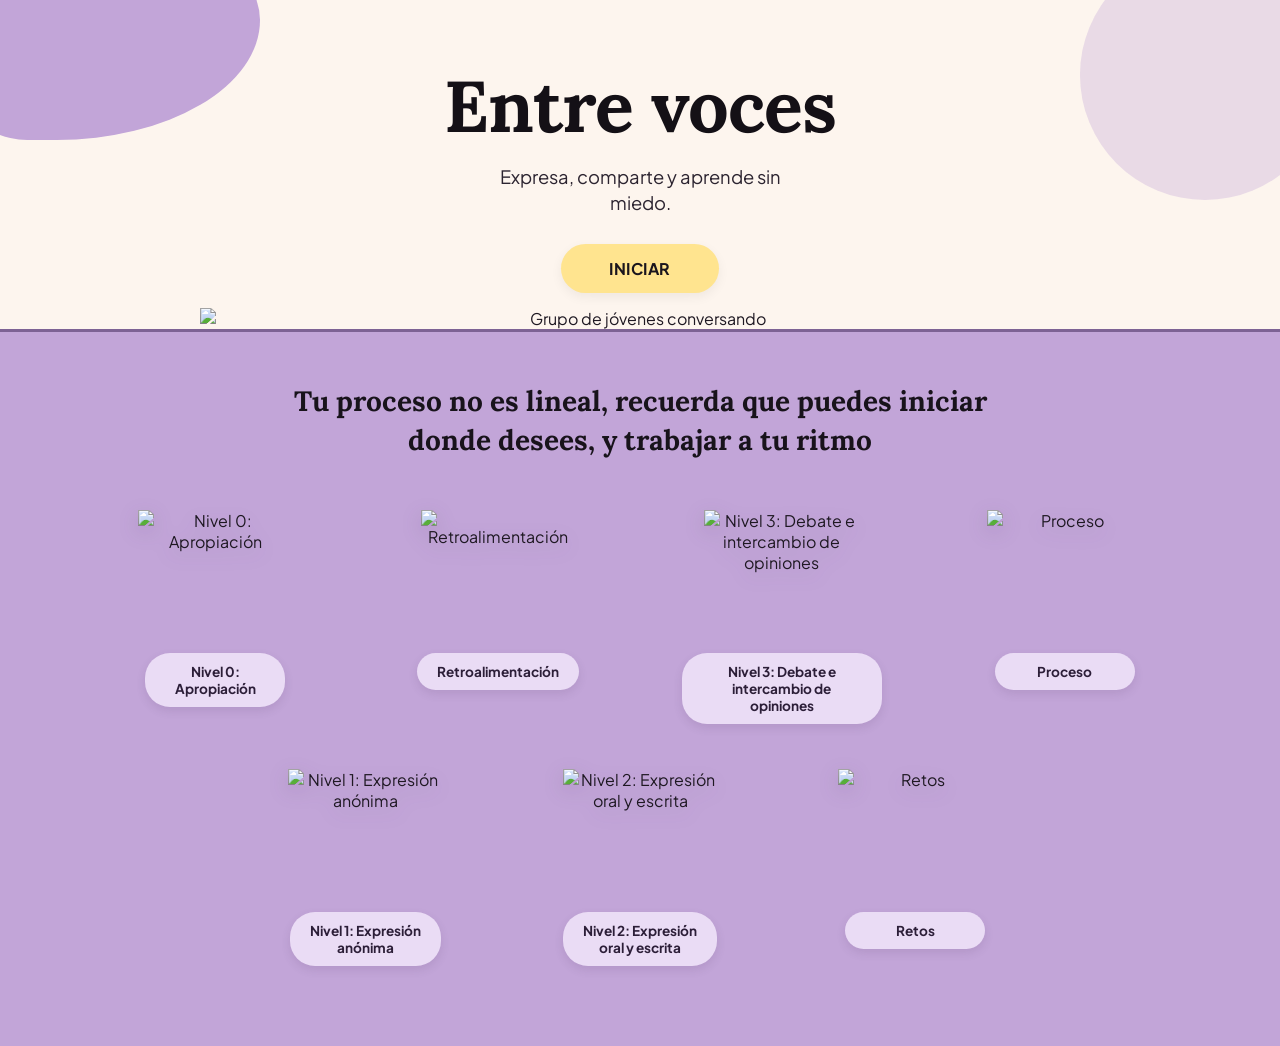
==== index.html @ 304710ee "inicial" ====
<!DOCTYPE html>
<html lang="es">
<head>
    <meta charset="UTF-8">
    <meta name="viewport" content="width=device-width, initial-scale=1.0">
    <title>Entre voces - Expresa, comparte y aprende sin miedo</title>
    <!-- Tipografías de Google Fonts parecidas a tu diseño -->
    <link rel="preconnect" href="https://fonts.googleapis.com">
    <link rel="preconnect" href="https://fonts.gstatic.com" crossorigin>
    <link href="https://fonts.googleapis.com/css2?family=Lora:wght@600;700&family=Plus+Jakarta+Sans:wght@400;600;700&display=swap" rel="stylesheet">
    <!-- Enlace a tu CSS -->
    <link rel="stylesheet" href="styles.css">
</head>
<body>

    <!-- SECCIÓN SUPERIOR (HERO) -->
    <header class="hero-section">
        <!-- Formas decorativas de fondo -->
        <div class="blob blob-top-left"></div>
        <div class="blob blob-yellow-left"></div>
        <div class="blob blob-top-right"></div>

        <div class="hero-content">
            <!-- Título con rayitas decorativas -->
            <div class="title-wrapper">
                <span class="rays rays-left"></span>
                <h1>Entre voces</h1>
                <span class="rays rays-right"></span>
            </div>

            <p class="subtitle">Expresa, comparte y aprende sin miedo.</p>

            <button id="btn-iniciar" class="btn-primary">INICIAR</button>
        </div>

        <!-- AQUÍ VA LA IMAGEN PRINCIPAL DE LOS 4 PERSONAJES -->
        <div class="hero-image-container">
            <img src="img/hero-personajes.png" alt="Grupo de jóvenes conversando" class="hero-img">
        </div>
    </header>

    <!-- SECCIÓN INFERIOR (MAPA DE NIVELES / NODOS) -->
    <main class="levels-section" id="seccion-niveles">
        <div class="container">
            <h2 class="levels-heading">
                Tu proceso no es lineal, recuerda que puedes iniciar<br>
                donde desees, y trabajar a tu ritmo
            </h2>

            <!-- Cuadrícula desfasada como en el diseño -->
            <div class="nodes-grid">
                
                <!-- FILA 1 (4 elementos) -->
                <div class="nodes-row row-top">
                    <!-- Nodo 1 -->
                    <div class="node-card" data-titulo="Nivel 0: Apropiación" data-desc="Reconoce tu propia voz y pierde el miedo inicial en un espacio seguro.">
                        <img src="img/nivel-0.png" alt="Nivel 0: Apropiación">
                        <span class="node-pill">Nivel 0:<br>Apropiación</span>
                    </div>

                    <!-- Nodo 2 -->
                    <div class="node-card" data-titulo="Retroalimentación" data-desc="Recibe y brinda comentarios constructivos para crecer en comunidad.">
                        <img src="img/retroalimentacion.png" alt="Retroalimentación">
                        <span class="node-pill">Retroalimentación</span>
                    </div>

                    <!-- Nodo 3 -->
                    <div class="node-card" data-titulo="Nivel 3: Debate e intercambio de opiniones" data-desc="Participa en conversaciones activas defendiendo tus ideas con empatía.">
                        <img src="img/nivel-3.png" alt="Nivel 3: Debate e intercambio de opiniones">
                        <span class="node-pill">Nivel 3: Debate e<br>intercambio de opiniones</span>
                    </div>

                    <!-- Nodo 4 -->
                    <div class="node-card" data-titulo="Proceso" data-desc="Revisa tu avance, logros desbloqueados y evolución personal.">
                        <img src="img/proceso.png" alt="Proceso">
                        <span class="node-pill">Proceso</span>
                    </div>
                </div>

                <!-- FILA 2 (3 elementos centrados) -->
                <div class="nodes-row row-bottom">
                    <!-- Nodo 5 -->
                    <div class="node-card" data-titulo="Nivel 1: Expresión anónima" data-desc="Comparte tus pensamientos libremente sin mostrar tu identidad.">
                        <img src="img/nivel-1.png" alt="Nivel 1: Expresión anónima">
                        <span class="node-pill">Nivel 1: Expresión<br>anónima</span>
                    </div>

                    <!-- Nodo 6 -->
                    <div class="node-card" data-titulo="Nivel 2: Expresión oral y escrita" data-desc="Estructura tus argumentos mediante textos cortos y notas de voz.">
                        <img src="img/nivel-2.png" alt="Nivel 2: Expresión oral y escrita">
                        <span class="node-pill">Nivel 2: Expresión<br>oral y escrita</span>
                    </div>

                    <!-- Nodo 7 -->
                    <div class="node-card" data-titulo="Retos" data-desc="Supera desafíos semanales para fortalecer tu confianza comunicativa.">
                        <img src="img/retos.png" alt="Retos">
                        <span class="node-pill">Retos</span>
                    </div>
                </div>

            </div>
        </div>
    </main>

    <!-- VENTANA EMERGENTE (MODAL) AL HACER CLIC EN UN NIVEL -->
    <div id="modal-nivel" class="modal hidden">
        <div class="modal-content">
            <span id="cerrar-modal" class="close-btn">&times;</span>
            <h3 id="modal-titulo">Título del Nivel</h3>
            <p id="modal-descripcion">Descripción del nivel aquí.</p>
            <button class="btn-primary" id="btn-entrar-nivel">Entrar a este módulo</button>
        </div>
    </div>

    <!-- Enlace a tu JavaScript -->
    <script src="script.js"></script>
</body>
</html>
---- styles.css ----
/* VARIABLES DE COLOR BASADAS EN TU DISEÑO */
:root {
    --bg-cream: #fdf5ee;
    --bg-lilac: #c2a5d8;
    --lilac-dark: #9b7bb5;
    --lilac-pill: #eadcf5;
    --yellow-btn: #ffe48f;
    --yellow-hover: #ffd866;
    --text-dark: #1e1822;
    --font-serif: 'Lora', Georgia, serif;
    --font-sans: 'Plus Jakarta Sans', sans-serif;
}

* {
    margin: 0;
    padding: 0;
    box-sizing: border-box;
}

body {
    font-family: var(--font-sans);
    color: var(--text-dark);
    background-color: var(--bg-cream);
    overflow-x: hidden;
}

/* ================= SECCIÓN HERO (ARRIBA) ================= */
.hero-section {
    position: relative;
    background-color: var(--bg-cream);
    padding-top: 60px;
    text-align: center;
    border-bottom: 3px solid #7d6294; /* Línea divisoria del diseño */
    overflow: hidden;
}

/* Manchas decorativas de fondo */
.blob {
    position: absolute;
    border-radius: 50%;
    z-index: 0;
    pointer-events: none;
}

.blob-top-left {
    width: 320px;
    height: 220px;
    background-color: var(--bg-lilac);
    top: -80px;
    left: -60px;
    border-radius: 40% 60% 70% 30% / 40% 50% 60% 50%;
}

.blob-yellow-left {
    width: 350px;
    height: 230px;
    background-color: var(--yellow-btn);
    top: -65px;
    left: -40px;
    z-index: -1;
    border-radius: 50% 50% 60% 40%;
}

.blob-top-right {
    width: 250px;
    height: 250px;
    background-color: rgba(194, 165, 216, 0.35);
    top: -50px;
    right: -50px;
}

.hero-content {
    position: relative;
    z-index: 2;
    max-width: 700px;
    margin: 0 auto;
    padding: 0 20px;
}

.title-wrapper {
    display: inline-flex;
    align-items: center;
    justify-content: center;
    gap: 15px;
    margin-bottom: 12px;
}

h1 {
    font-family: var(--font-serif);
    font-size: clamp(2.8rem, 6vw, 4.5rem);
    font-weight: 700;
    color: #141016;
    letter-spacing: -1px;
}

.subtitle {
    font-size: 1.15rem;
    color: #2c2430;
    max-width: 340px;
    margin: 0 auto 28px auto;
    line-height: 1.4;
}

/* Botón amarillo INICIAR */
.btn-primary {
    background-color: var(--yellow-btn);
    color: #1a151d;
    font-family: var(--font-sans);
    font-weight: 700;
    font-size: 1rem;
    letter-spacing: 0.5px;
    padding: 14px 48px;
    border: none;
    border-radius: 50px;
    cursor: pointer;
    box-shadow: 0 4px 12px rgba(0, 0, 0, 0.06);
    transition: transform 0.2s ease, background-color 0.2s ease;
}

.btn-primary:hover {
    background-color: var(--yellow-hover);
    transform: translateY(-2px);
}

/* Contenedor de la ilustración de los 4 chicos */
.hero-image-container {
    position: relative;
    z-index: 2;
    max-width: 960px;
    margin: 15px auto 0 auto;
    display: flex;
    justify-content: center;
    align-items: flex-end;
}

.hero-img {
    width: 100%;
    max-width: 880px;
    height: auto;
    display: block; /* Elimina espacio blanco debajo de la imagen */
}

/* ================= SECCIÓN NIVELES (ABAJO) ================= */
.levels-section {
    background-color: var(--bg-lilac);
    padding: 50px 20px 80px 20px;
    text-align: center;
}

.container {
    max-width: 1050px;
    margin: 0 auto;
}

.levels-heading {
    font-family: var(--font-serif);
    font-size: clamp(1.3rem, 2.5vw, 1.75rem);
    font-weight: 700;
    line-height: 1.4;
    margin-bottom: 50px;
    color: #18131b;
}

/* Estructura de filas para replicar el acomodo 4 arriba / 3 abajo */
.nodes-grid {
    display: flex;
    flex-direction: column;
    gap: 45px;
}

.nodes-row {
    display: flex;
    justify-content: center;
    flex-wrap: wrap;
    gap: 40px;
}

.row-top {
    justify-content: space-between;
}

.row-bottom {
    justify-content: space-evenly;
    max-width: 820px;
    margin: 0 auto;
    width: 100%;
}

/* Tarjeta de cada ilustración + píldora */
.node-card {
    display: flex;
    flex-direction: column;
    align-items: center;
    width: 200px;
    cursor: pointer;
    transition: transform 0.25s ease;
}

.node-card:hover {
    transform: translateY(-8px);
}

.node-card img {
    width: 155px;
    height: 155px;
    object-fit: contain;
    margin-bottom: -12px; /* Hace que la píldora monte un poquito sobre la base */
    z-index: 2;
    filter: drop-shadow(0 6px 10px rgba(65, 41, 84, 0.15));
}

/* Etiqueta redondeada debajo de cada personaje */
.node-pill {
    background-color: var(--lilac-pill);
    color: #2c1e38;
    font-weight: 700;
    font-size: 0.85rem;
    line-height: 1.25;
    padding: 10px 20px;
    border-radius: 25px;
    box-shadow: 0 4px 10px rgba(74, 49, 94, 0.12);
    z-index: 3;
    min-width: 140px;
}

/* ================= MODAL INTERACTIVO ================= */
.modal {
    position: fixed;
    inset: 0;
    background: rgba(24, 19, 27, 0.6);
    display: flex;
    justify-content: center;
    align-items: center;
    z-index: 100;
    padding: 20px;
}

.modal.hidden {
    display: none;
}

.modal-content {
    background: var(--bg-cream);
    padding: 35px 30px;
    border-radius: 24px;
    max-width: 420px;
    width: 100%;
    text-align: center;
    position: relative;
    box-shadow: 0 15px 35px rgba(0,0,0,0.2);
}

.modal-content h3 {
    font-family: var(--font-serif);
    font-size: 1.5rem;
    margin-bottom: 12px;
}

.modal-content p {
    font-size: 1rem;
    line-height: 1.5;
    margin-bottom: 24px;
    color: #4a3f52;
}

.close-btn {
    position: absolute;
    top: 15px;
    right: 20px;
    font-size: 1.8rem;
    cursor: pointer;
    color: #6b5b78;
}

/* Responsivo para celulares */
@media (max-width: 850px) {
    .row-top, .row-bottom {
        justify-content: center;
        gap: 30px;
    }
}
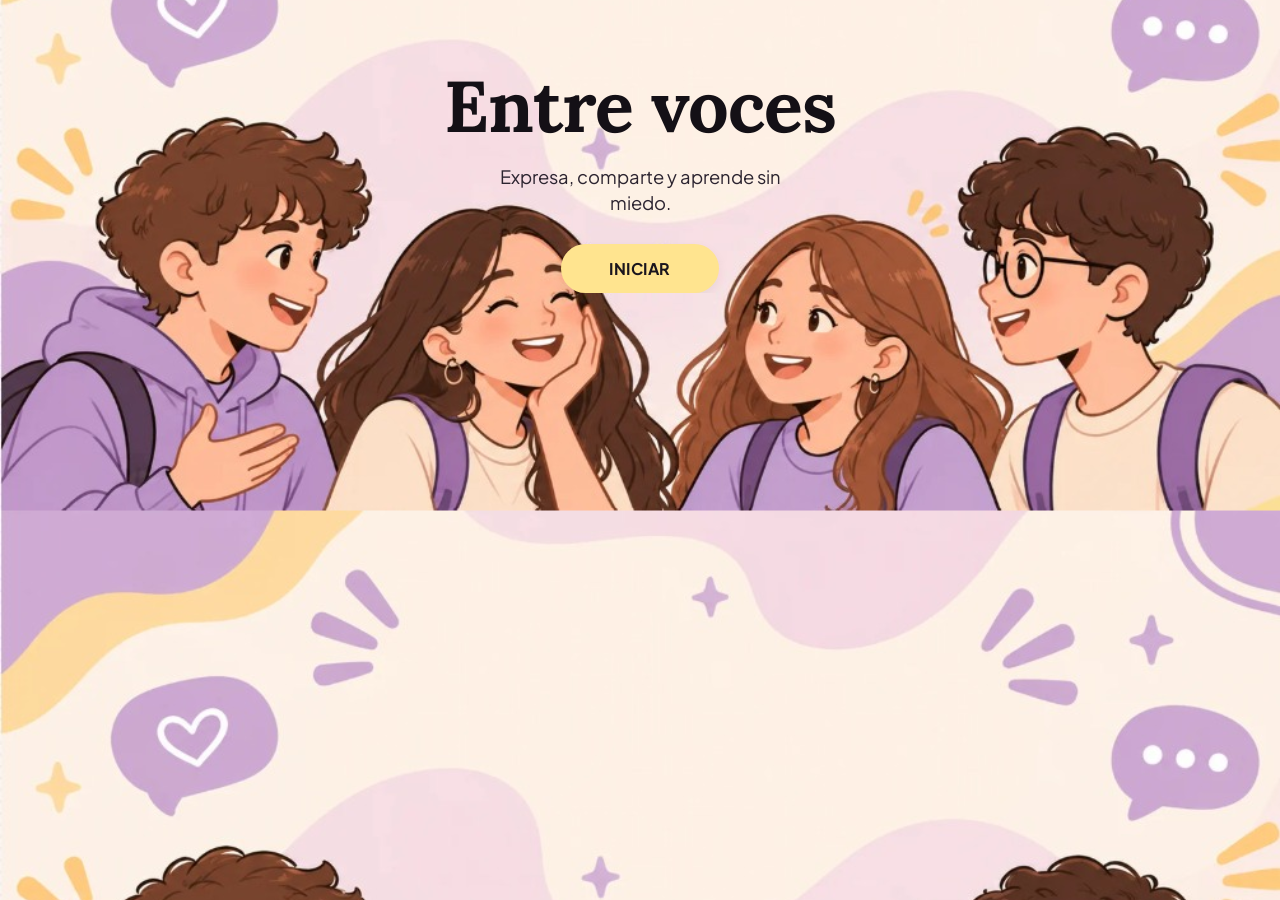
==== commit 6a776b37: "nivel 0 y menu" ====
--- a/index.html
+++ b/index.html
@@ -9,16 +9,12 @@
     <link rel="preconnect" href="https://fonts.gstatic.com" crossorigin>
     <link href="https://fonts.googleapis.com/css2?family=Lora:wght@600;700&family=Plus+Jakarta+Sans:wght@400;600;700&display=swap" rel="stylesheet">
     <!-- Enlace a tu CSS -->
-    <link rel="stylesheet" href="styles.css">
+    <link rel="stylesheet" href="assets/css/index.css">
 </head>
-<body>
+<body class="body-hero">
 
     <!-- SECCIÓN SUPERIOR (HERO) -->
     <header class="hero-section">
-        <!-- Formas decorativas de fondo -->
-        <div class="blob blob-top-left"></div>
-        <div class="blob blob-yellow-left"></div>
-        <div class="blob blob-top-right"></div>
 
         <div class="hero-content">
             <!-- Título con rayitas decorativas -->
@@ -33,86 +29,11 @@
             <button id="btn-iniciar" class="btn-primary">INICIAR</button>
         </div>
 
-        <!-- AQUÍ VA LA IMAGEN PRINCIPAL DE LOS 4 PERSONAJES -->
-        <div class="hero-image-container">
-            <img src="img/hero-personajes.png" alt="Grupo de jóvenes conversando" class="hero-img">
-        </div>
     </header>
 
-    <!-- SECCIÓN INFERIOR (MAPA DE NIVELES / NODOS) -->
-    <main class="levels-section" id="seccion-niveles">
-        <div class="container">
-            <h2 class="levels-heading">
-                Tu proceso no es lineal, recuerda que puedes iniciar<br>
-                donde desees, y trabajar a tu ritmo
-            </h2>
-
-            <!-- Cuadrícula desfasada como en el diseño -->
-            <div class="nodes-grid">
-                
-                <!-- FILA 1 (4 elementos) -->
-                <div class="nodes-row row-top">
-                    <!-- Nodo 1 -->
-                    <div class="node-card" data-titulo="Nivel 0: Apropiación" data-desc="Reconoce tu propia voz y pierde el miedo inicial en un espacio seguro.">
-                        <img src="img/nivel-0.png" alt="Nivel 0: Apropiación">
-                        <span class="node-pill">Nivel 0:<br>Apropiación</span>
-                    </div>
-
-                    <!-- Nodo 2 -->
-                    <div class="node-card" data-titulo="Retroalimentación" data-desc="Recibe y brinda comentarios constructivos para crecer en comunidad.">
-                        <img src="img/retroalimentacion.png" alt="Retroalimentación">
-                        <span class="node-pill">Retroalimentación</span>
-                    </div>
-
-                    <!-- Nodo 3 -->
-                    <div class="node-card" data-titulo="Nivel 3: Debate e intercambio de opiniones" data-desc="Participa en conversaciones activas defendiendo tus ideas con empatía.">
-                        <img src="img/nivel-3.png" alt="Nivel 3: Debate e intercambio de opiniones">
-                        <span class="node-pill">Nivel 3: Debate e<br>intercambio de opiniones</span>
-                    </div>
-
-                    <!-- Nodo 4 -->
-                    <div class="node-card" data-titulo="Proceso" data-desc="Revisa tu avance, logros desbloqueados y evolución personal.">
-                        <img src="img/proceso.png" alt="Proceso">
-                        <span class="node-pill">Proceso</span>
-                    </div>
-                </div>
-
-                <!-- FILA 2 (3 elementos centrados) -->
-                <div class="nodes-row row-bottom">
-                    <!-- Nodo 5 -->
-                    <div class="node-card" data-titulo="Nivel 1: Expresión anónima" data-desc="Comparte tus pensamientos libremente sin mostrar tu identidad.">
-                        <img src="img/nivel-1.png" alt="Nivel 1: Expresión anónima">
-                        <span class="node-pill">Nivel 1: Expresión<br>anónima</span>
-                    </div>
-
-                    <!-- Nodo 6 -->
-                    <div class="node-card" data-titulo="Nivel 2: Expresión oral y escrita" data-desc="Estructura tus argumentos mediante textos cortos y notas de voz.">
-                        <img src="img/nivel-2.png" alt="Nivel 2: Expresión oral y escrita">
-                        <span class="node-pill">Nivel 2: Expresión<br>oral y escrita</span>
-                    </div>
-
-                    <!-- Nodo 7 -->
-                    <div class="node-card" data-titulo="Retos" data-desc="Supera desafíos semanales para fortalecer tu confianza comunicativa.">
-                        <img src="img/retos.png" alt="Retos">
-                        <span class="node-pill">Retos</span>
-                    </div>
-                </div>
-
-            </div>
-        </div>
-    </main>
-
-    <!-- VENTANA EMERGENTE (MODAL) AL HACER CLIC EN UN NIVEL -->
-    <div id="modal-nivel" class="modal hidden">
-        <div class="modal-content">
-            <span id="cerrar-modal" class="close-btn">&times;</span>
-            <h3 id="modal-titulo">Título del Nivel</h3>
-            <p id="modal-descripcion">Descripción del nivel aquí.</p>
-            <button class="btn-primary" id="btn-entrar-nivel">Entrar a este módulo</button>
-        </div>
-    </div>
+    
 
     <!-- Enlace a tu JavaScript -->
-    <script src="script.js"></script>
+    <script src="assets/js/index.js"></script>
 </body>
 </html>
--- a/assets/css/index.css
+++ b/assets/css/index.css
@@ -0,0 +1,92 @@
+/* VARIABLES DE COLOR */
+:root {
+    --bg-cream: #fdf5ee;
+    --bg-lilac: #c2a5d8;
+    --lilac-dark: #9b7bb5;
+    --lilac-pill: #eadcf5;
+    --yellow-btn: #ffe48f;
+    --yellow-hover: #ffd866;
+    --text-dark: #1e1822;
+    --font-serif: 'Lora', Georgia, serif;
+    --font-sans: 'Plus Jakarta Sans', sans-serif;
+}
+
+* {
+    margin: 0;
+    padding: 0;
+    box-sizing: border-box;
+}
+
+body {
+    font-family: var(--font-sans);
+    color: var(--text-dark);
+    background-color: var(--bg-cream);
+    overflow-x: hidden;
+}
+
+.body-hero {
+    background-image: url('../img/portada.jpeg');
+    background-size: cover;
+    background-position: center;
+}
+
+/* ================= SECCIÓN HERO ================= */
+.hero-section {
+    position: relative;
+    padding-top: 60px;
+    text-align: center;
+    overflow: hidden;
+}
+
+.hero-content {
+    position: relative;
+    z-index: 2;
+    max-width: 700px;
+    margin: 0 auto;
+    padding: 0 20px;
+}
+
+.title-wrapper {
+    display: inline-flex;
+    align-items: center;
+    justify-content: center;
+    gap: 15px;
+    margin-bottom: 12px;
+}
+
+h1 {
+    font-family: var(--font-serif);
+    font-size: clamp(2.8rem, 6vw, 4.5rem);
+    font-weight: 700;
+    color: #141016;
+    letter-spacing: -1px;
+}
+
+.subtitle {
+    font-size: 1.15rem;
+    color: #2c2430;
+    max-width: 340px;
+    margin: 0 auto 28px auto;
+    line-height: 1.4;
+}
+
+/* Botón amarillo INICIAR */
+.btn-primary {
+    background-color: var(--yellow-btn);
+    color: #1a151d;
+    font-family: var(--font-sans);
+    font-weight: 700;
+    font-size: 1rem;
+    letter-spacing: 0.5px;
+    padding: 14px 48px;
+    border: none;
+    border-radius: 50px;
+    cursor: pointer;
+    box-shadow: 0 4px 12px rgba(0, 0, 0, 0.06);
+    transition: transform 0.2s ease, background-color 0.2s ease;
+}
+
+.btn-primary:hover {
+    background-color: var(--yellow-hover);
+    transform: translateY(-2px);
+}
